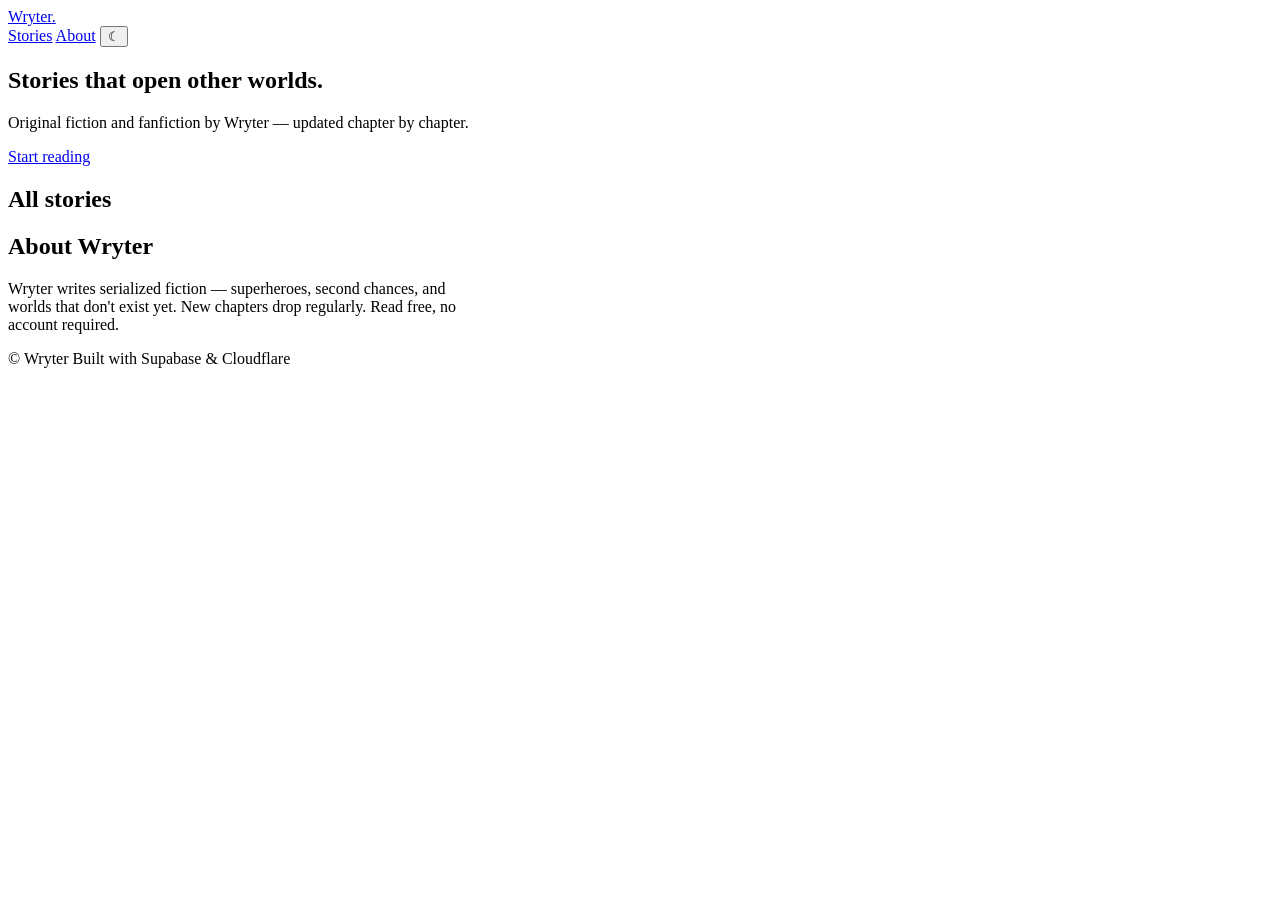
==== index.html @ 40e7e1b8 "Add initial HTML structure for Wryter website" ====
<!DOCTYPE html>
<html lang="en" data-theme="light">
<head>
  <meta charset="utf-8" />
  <meta name="viewport" content="width=device-width, initial-scale=1" />
  <title>Wryter — Stories by Wryter</title>
  <meta name="description" content="Original fiction and fanfiction by Wryter." />
  <link rel="preconnect" href="https://fonts.googleapis.com" />
  <link rel="preconnect" href="https://fonts.gstatic.com" crossorigin />
  <link href="https://fonts.googleapis.com/css2?family=Fraunces:opsz,wght@9..144,500;9..144,600&family=Inter:wght@400;500;600&family=Lora:wght@400;500;600&display=swap" rel="stylesheet" />
  <link rel="stylesheet" href="styles.css" />
</head>
<body>

<header class="site-header">
  <div class="wrap">
    <a href="/" class="wordmark">Wryter<span class="dot">.</span></a>
    <nav class="nav">
      <a href="/">Stories</a>
      <a href="#about">About</a>
      <button class="icon-btn" id="theme-toggle" aria-label="Toggle theme">☾</button>
    </nav>
  </div>
</header>

<section class="hero">
  <div class="wrap">
    <h1>Stories that open other worlds.</h1>
    <p>Original fiction and fanfiction by Wryter — updated chapter by chapter.</p>
    <a href="#stories" class="btn">Start reading</a>
  </div>
</section>

<section class="section" id="stories">
  <div class="wrap">
    <div class="section-head">
      <h2>All stories</h2>
      <span class="meta" id="story-count"></span>
    </div>
    <div class="grid" id="story-grid">
      <div class="skel cover"></div><div class="skel cover"></div><div class="skel cover"></div>
      <div class="skel cover"></div>
    </div>
  </div>
</section>

<section class="section" id="about">
  <div class="wrap">
    <div class="section-head"><h2>About Wryter</h2></div>
    <p style="max-width:60ch;color:var(--text-muted)">
      Wryter writes serialized fiction — superheroes, second chances, and worlds
      that don't exist yet. New chapters drop regularly. Read free, no account required.
    </p>
  </div>
</section>

<footer class="site-footer">
  <div class="wrap">
    <span>© <span id="year"></span> Wryter</span>
    <span>Built with Supabase & Cloudflare</span>
  </div>
</footer>

<script type="module" src="home.js"></script>
</body>
</html>
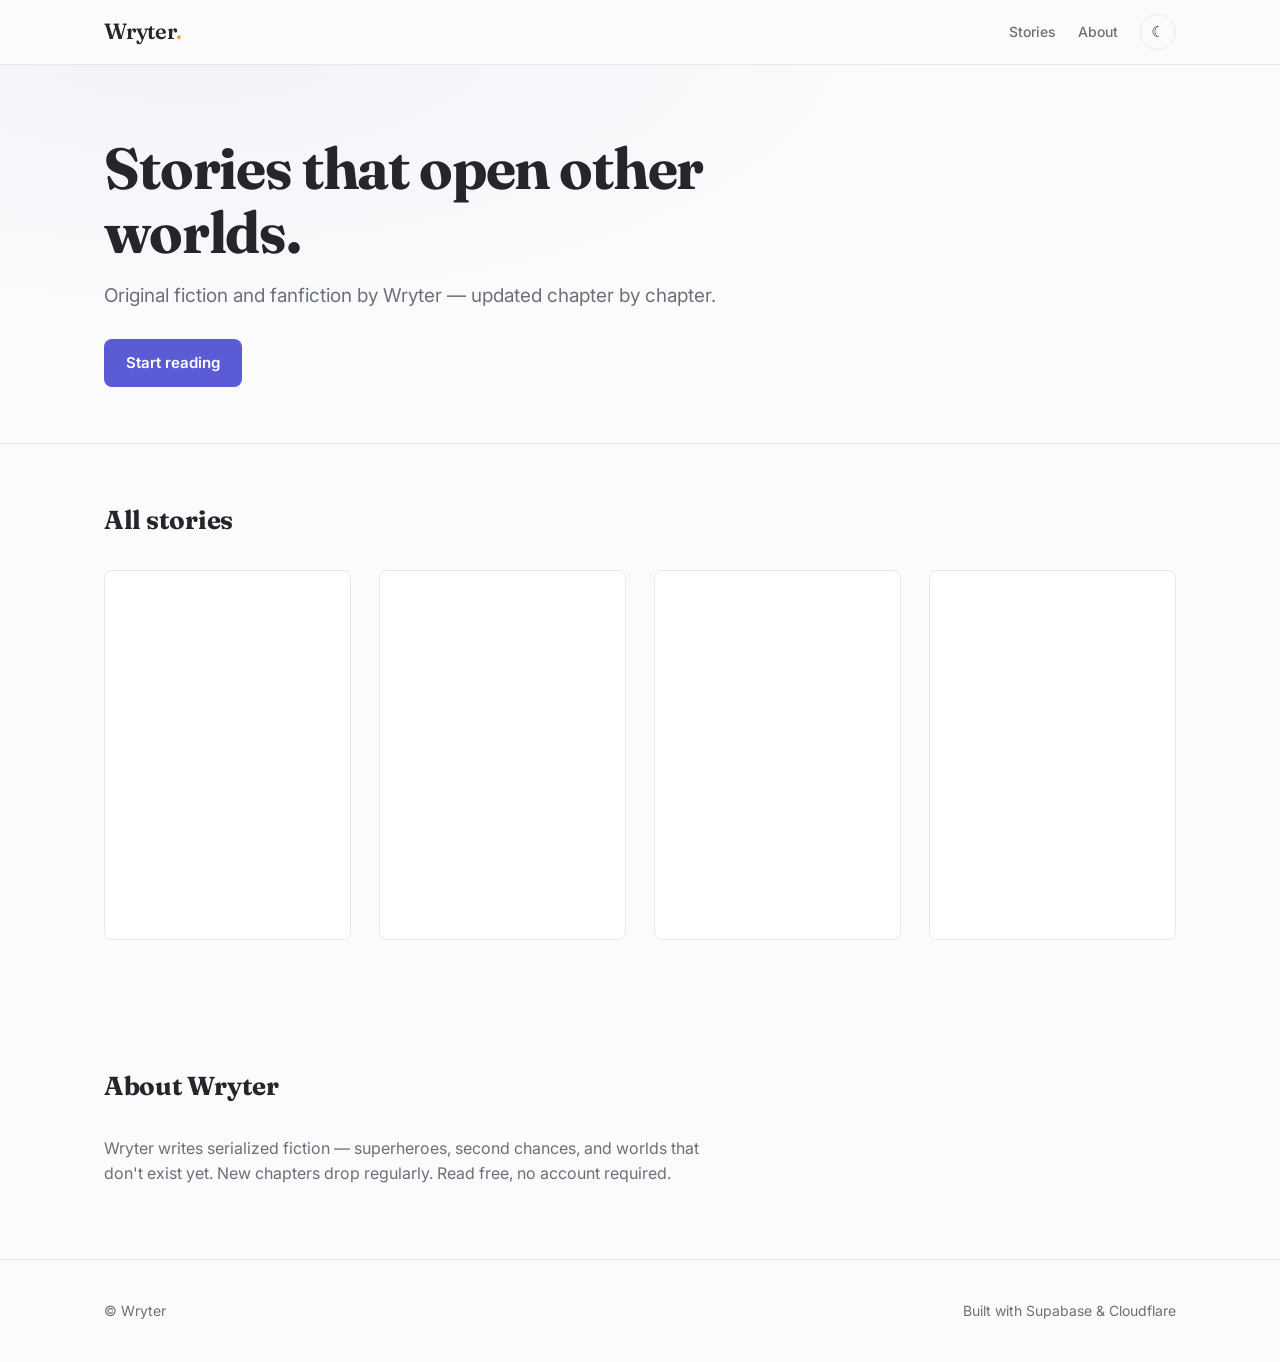
==== commit c892da4d: "Fix HTML links and update footer text" ====
--- a/index.html
+++ b/index.html
@@ -5,6 +5,7 @@
   <meta name="viewport" content="width=device-width, initial-scale=1" />
   <title>Wryter — Stories by Wryter</title>
   <meta name="description" content="Original fiction and fanfiction by Wryter." />
+  <link rel="icon" href="data:," />
   <link rel="preconnect" href="https://fonts.googleapis.com" />
   <link rel="preconnect" href="https://fonts.gstatic.com" crossorigin />
   <link href="https://fonts.googleapis.com/css2?family=Fraunces:opsz,wght@9..144,500;9..144,600&family=Inter:wght@400;500;600&family=Lora:wght@400;500;600&display=swap" rel="stylesheet" />
@@ -14,9 +15,9 @@
 
 <header class="site-header">
   <div class="wrap">
-    <a href="/" class="wordmark">Wryter<span class="dot">.</span></a>
+    <a href="./" class="wordmark">Wryter<span class="dot">.</span></a>
     <nav class="nav">
-      <a href="/">Stories</a>
+      <a href="./">Stories</a>
       <a href="#about">About</a>
       <button class="icon-btn" id="theme-toggle" aria-label="Toggle theme">☾</button>
     </nav>
@@ -35,11 +36,11 @@
   <div class="wrap">
     <div class="section-head">
       <h2>All stories</h2>
-      <span class="meta" id="story-count"></span>
+      <span class="meta" id="story-count" style="color:var(--text-muted)"></span>
     </div>
     <div class="grid" id="story-grid">
-      <div class="skel cover"></div><div class="skel cover"></div><div class="skel cover"></div>
-      <div class="skel cover"></div>
+      <div class="skel cover"></div><div class="skel cover"></div>
+      <div class="skel cover"></div><div class="skel cover"></div>
     </div>
   </div>
 </section>
@@ -57,7 +58,7 @@
 <footer class="site-footer">
   <div class="wrap">
     <span>© <span id="year"></span> Wryter</span>
-    <span>Built with Supabase & Cloudflare</span>
+    <span>Built with Supabase &amp; Cloudflare</span>
   </div>
 </footer>
 
--- a/styles.css
+++ b/styles.css
@@ -0,0 +1,320 @@
+/* ========== DESIGN TOKENS ========== */
+:root {
+  /* Light mode — whitish, low glare */
+  --parchment: #FBFBFC;      /* body background */
+  --surface:   #FFFFFF;      /* cards, panels */
+  --text:      #24262B;      /* body text */
+  --text-muted:#6B6F78;      /* captions, metadata */
+  --border:    #E8E9EC;      /* dividers, outlines */
+  --indigo:      #5B5BD6;
+  --indigo-deep: #3D3B8E;
+  --amber:       #E8A33D;
+  --shadow:  0 2px 8px rgba(0,0,0,.04);
+  --shadow-lg: 0 8px 32px rgba(0,0,0,.10);
+
+  --radius: 8px;
+  --max: 1120px;
+  --reader: 680px;
+
+  --font-ui: 'Inter', system-ui, -apple-system, sans-serif;
+  --font-serif: 'Lora', Georgia, serif;
+  --font-display: 'Fraunces', Georgia, serif;
+
+  --reader-size: 19px;
+  --reader-font: var(--font-serif);
+
+  color-scheme: light;
+}
+
+[data-theme="dark"] {
+  /* Dark mode — soft charcoal, no pure black */
+  --parchment: #242832;
+  --surface:   #2E3340;
+  --text:      #DCDFE4;
+  --text-muted:#9AA0AC;
+  --border:    #3A404D;
+  --indigo:      #7C7CF0;
+  --indigo-deep: #9A9AFF;
+  --amber:       #F0B459;
+  --shadow:  0 2px 8px rgba(0,0,0,.35);
+  --shadow-lg: 0 8px 32px rgba(0,0,0,.55);
+
+  color-scheme: dark;
+}
+
+/* ========== RESET / BASE ========== */
+*, *::before, *::after { box-sizing: border-box; }
+html { -webkit-text-size-adjust: 100%; }
+body {
+  margin: 0;
+  background: var(--parchment);
+  color: var(--text);
+  font-family: var(--font-ui);
+  font-size: 16px;
+  line-height: 1.6;
+  transition: background .25s ease, color .25s ease;
+  -webkit-font-smoothing: antialiased;
+}
+a { color: var(--indigo); text-decoration: none; transition: color .15s; }
+a:hover { color: var(--indigo-deep); }
+img { max-width: 100%; display: block; }
+button { font: inherit; cursor: pointer; }
+
+.wrap { max-width: var(--max); margin: 0 auto; padding: 0 24px; }
+
+/* ========== HEADER ========== */
+.site-header {
+  position: sticky; top: 0; z-index: 50;
+  background: color-mix(in srgb, var(--parchment) 92%, transparent);
+  backdrop-filter: saturate(140%) blur(10px);
+  -webkit-backdrop-filter: saturate(140%) blur(10px);
+  border-bottom: 1px solid var(--border);
+}
+.site-header .wrap {
+  display: flex; align-items: center; justify-content: space-between;
+  height: 64px; gap: 16px;
+}
+.wordmark {
+  font-family: var(--font-display);
+  font-size: 22px; font-weight: 600; letter-spacing: -.01em;
+  color: var(--text);
+}
+.wordmark .dot { color: var(--amber); }
+.nav { display: flex; gap: 22px; align-items: center; }
+.nav a { color: var(--text-muted); font-size: 14px; font-weight: 500; }
+.nav a:hover { color: var(--text); }
+
+.icon-btn {
+  background: none; border: 1px solid var(--border); color: var(--text);
+  width: 36px; height: 36px; border-radius: 50%;
+  display: grid; place-items: center; font-size: 15px;
+  transition: border-color .15s, color .15s, background .15s;
+}
+.icon-btn:hover { border-color: var(--indigo); color: var(--indigo); }
+.icon-btn:focus-visible,
+.btn:focus-visible,
+.card:focus-visible,
+a:focus-visible {
+  outline: 2px solid var(--indigo);
+  outline-offset: 2px;
+}
+
+/* ========== HERO ========== */
+.hero {
+  padding: 72px 0 56px;
+  border-bottom: 1px solid var(--border);
+  background:
+    radial-gradient(1200px 500px at 15% -10%,
+      color-mix(in srgb, var(--indigo) 6%, transparent), transparent 60%);
+}
+.hero h1 {
+  font-family: var(--font-display);
+  font-size: clamp(34px, 6vw, 58px);
+  line-height: 1.1; letter-spacing: -.02em;
+  margin: 0 0 16px; max-width: 16ch;
+}
+.hero p {
+  font-size: clamp(16px, 2vw, 19px);
+  color: var(--text-muted); max-width: 52ch; margin: 0 0 28px;
+}
+.btn {
+  display: inline-block; padding: 12px 22px; border-radius: var(--radius);
+  background: var(--indigo); color: #fff; font-weight: 600; font-size: 15px;
+  border: none; transition: background .15s, transform .1s;
+}
+.btn:hover { background: var(--indigo-deep); color: #fff; }
+.btn:active { transform: translateY(1px); }
+.btn.ghost {
+  background: none; color: var(--text); border: 1px solid var(--border);
+}
+.btn.ghost:hover {
+  border-color: var(--indigo); color: var(--indigo);
+  background: color-mix(in srgb, var(--indigo) 6%, transparent);
+}
+
+/* ========== SECTION ========== */
+.section { padding: 56px 0; }
+.section-head {
+  display: flex; align-items: baseline; justify-content: space-between;
+  margin-bottom: 28px; gap: 16px;
+}
+.section-head h2 {
+  font-family: var(--font-display); font-size: 26px;
+  margin: 0; letter-spacing: -.01em;
+}
+
+/* ========== STORY CARDS ========== */
+.grid {
+  display: grid; gap: 28px;
+  grid-template-columns: repeat(auto-fill, minmax(200px, 1fr));
+}
+.card {
+  display: block; color: inherit; border-radius: var(--radius);
+  transition: transform .15s;
+}
+.card:hover { transform: translateY(-3px); color: inherit; }
+.card .cover {
+  aspect-ratio: 2 / 3; border-radius: var(--radius); overflow: hidden;
+  background: var(--surface); border: 1px solid var(--border);
+  box-shadow: var(--shadow); margin-bottom: 14px;
+  position: relative;
+}
+.card .cover img { width: 100%; height: 100%; object-fit: cover; }
+.card .cover .ph {
+  width: 100%; height: 100%; display: grid; place-items: center;
+  font-family: var(--font-display); font-size: 32px; color: var(--text-muted);
+  background: linear-gradient(160deg, var(--surface), var(--border));
+}
+.card h3 {
+  font-family: var(--font-serif); font-size: 17px; font-weight: 600;
+  margin: 0 0 6px; line-height: 1.3;
+}
+.card .meta { font-size: 13px; color: var(--text-muted); }
+
+.tag {
+  display: inline-block; font-size: 11px; font-weight: 600;
+  text-transform: uppercase; letter-spacing: .04em;
+  padding: 3px 8px; border-radius: 999px;
+  background: color-mix(in srgb, var(--indigo) 12%, transparent);
+  color: var(--indigo);
+}
+.tag.amber {
+  background: color-mix(in srgb, var(--amber) 18%, transparent);
+  color: var(--amber);
+}
+
+/* ========== SKELETON ========== */
+.skel {
+  background: var(--surface);
+  border: 1px solid var(--border);
+  border-radius: var(--radius);
+  animation: pulse 1.4s infinite;
+}
+.skel.cover { aspect-ratio: 2/3; margin-bottom: 14px; }
+@keyframes pulse { 0%,100% { opacity: 1 } 50% { opacity: .55 } }
+
+/* ========== STORY PAGE HEADER ========== */
+.story-head { padding: 48px 0; border-bottom: 1px solid var(--border); }
+.story-head .layout { display: flex; gap: 40px; flex-wrap: wrap; }
+.story-head .cover-lg {
+  width: 220px; flex: 0 0 auto; aspect-ratio: 2/3;
+  border-radius: var(--radius); overflow: hidden;
+  border: 1px solid var(--border); box-shadow: var(--shadow);
+  background: var(--surface);
+}
+.story-head .cover-lg img { width: 100%; height: 100%; object-fit: cover; }
+.story-head .info { flex: 1 1 320px; min-width: 280px; }
+.story-head h1 {
+  font-family: var(--font-display); font-size: clamp(28px, 5vw, 42px);
+  line-height: 1.15; margin: 8px 0 14px; letter-spacing: -.02em;
+}
+.story-head .synopsis { color: var(--text-muted); max-width: 60ch; margin: 0 0 20px; }
+.tags { display: flex; gap: 8px; flex-wrap: wrap; margin-bottom: 24px; }
+
+/* ========== CHAPTER LIST ========== */
+.chapter-list { list-style: none; padding: 0; margin: 0; }
+.chapter-list li { border-bottom: 1px solid var(--border); }
+.chapter-list a {
+  display: flex; align-items: center; gap: 16px;
+  padding: 16px 4px; color: var(--text);
+  transition: color .15s, padding-left .15s;
+}
+.chapter-list a:hover { color: var(--indigo); padding-left: 10px; }
+.chapter-list .num {
+  flex: 0 0 auto; font-family: var(--font-ui); font-size: 13px;
+  font-weight: 600; color: var(--text-muted); min-width: 34px;
+}
+.chapter-list .t { flex: 1; font-family: var(--font-serif); font-size: 16px; }
+.chapter-list .d { font-size: 13px; color: var(--text-muted); }
+
+/* ========== READER ========== */
+.reading-bar {
+  position: fixed; top: 0; left: 0; height: 3px; z-index: 100;
+  background: var(--indigo); width: 0; transition: width .1s linear;
+}
+.reader {
+  max-width: var(--reader);
+  margin: 0 auto;
+  padding: 64px 24px 120px;
+}
+.reader .chapter-eyebrow {
+  font-size: 13px; font-weight: 600; text-transform: uppercase;
+  letter-spacing: .06em; color: var(--indigo); margin-bottom: 12px;
+}
+.reader h1 {
+  font-family: var(--font-display); font-size: clamp(26px, 5vw, 36px);
+  line-height: 1.2; letter-spacing: -.01em; margin: 0 0 12px;
+}
+.reader .byline { color: var(--text-muted); font-size: 14px; margin-bottom: 40px; }
+.reader-content {
+  font-family: var(--reader-font);
+  font-size: var(--reader-size);
+  line-height: 1.75;
+  color: var(--text);
+}
+.reader-content p { margin: 0 0 1.2em; }
+.reader-content h2, .reader-content h3 {
+  font-family: var(--font-display); line-height: 1.3; margin: 2em 0 .6em;
+}
+.reader-content blockquote {
+  border-left: 3px solid var(--amber); margin: 1.5em 0;
+  padding: .2em 0 .2em 1.2em; color: var(--text-muted); font-style: italic;
+}
+.reader-content hr {
+  border: none; text-align: center; margin: 2.5em 0; color: var(--text-muted);
+}
+.reader-content hr::before { content: "· · ·"; letter-spacing: .5em; }
+
+.chapter-nav {
+  display: flex; justify-content: space-between; gap: 16px;
+  margin-top: 64px; padding-top: 32px; border-top: 1px solid var(--border);
+}
+
+/* ========== SETTINGS POPOVER ========== */
+.settings {
+  position: fixed; right: 20px; bottom: 20px; z-index: 90;
+}
+.settings-panel {
+  position: absolute; right: 0; bottom: 52px;
+  width: 220px; padding: 18px;
+  background: var(--surface); border: 1px solid var(--border);
+  border-radius: var(--radius); box-shadow: var(--shadow-lg);
+  display: none;
+}
+.settings-panel.open { display: block; }
+.settings-panel label {
+  display: block; font-size: 12px; font-weight: 600;
+  text-transform: uppercase; letter-spacing: .05em;
+  color: var(--text-muted); margin: 0 0 8px;
+}
+.settings-panel .row { margin-bottom: 18px; }
+.settings-panel .row:last-child { margin-bottom: 0; }
+.seg { display: flex; gap: 6px; }
+.seg button {
+  flex: 1; padding: 6px 0; font-size: 13px;
+  background: none; border: 1px solid var(--border);
+  border-radius: 6px; color: var(--text-muted);
+  transition: border-color .15s, color .15s;
+}
+.seg button.on {
+  border-color: var(--indigo); color: var(--indigo); font-weight: 600;
+}
+
+/* ========== FOOTER ========== */
+.site-footer {
+  border-top: 1px solid var(--border); padding: 40px 0;
+  color: var(--text-muted); font-size: 14px;
+}
+.site-footer .wrap {
+  display: flex; justify-content: space-between; gap: 16px; flex-wrap: wrap;
+}
+
+/* ========== RESPONSIVE ========== */
+@media (max-width: 640px) {
+  .wrap { padding: 0 18px; }
+  .hero { padding: 48px 0 40px; }
+  .grid { grid-template-columns: repeat(2, 1fr); gap: 18px; }
+  .story-head .cover-lg { width: 150px; }
+  .reader { padding: 40px 20px 100px; }
+  .chapter-list .d { display: none; }
+}
